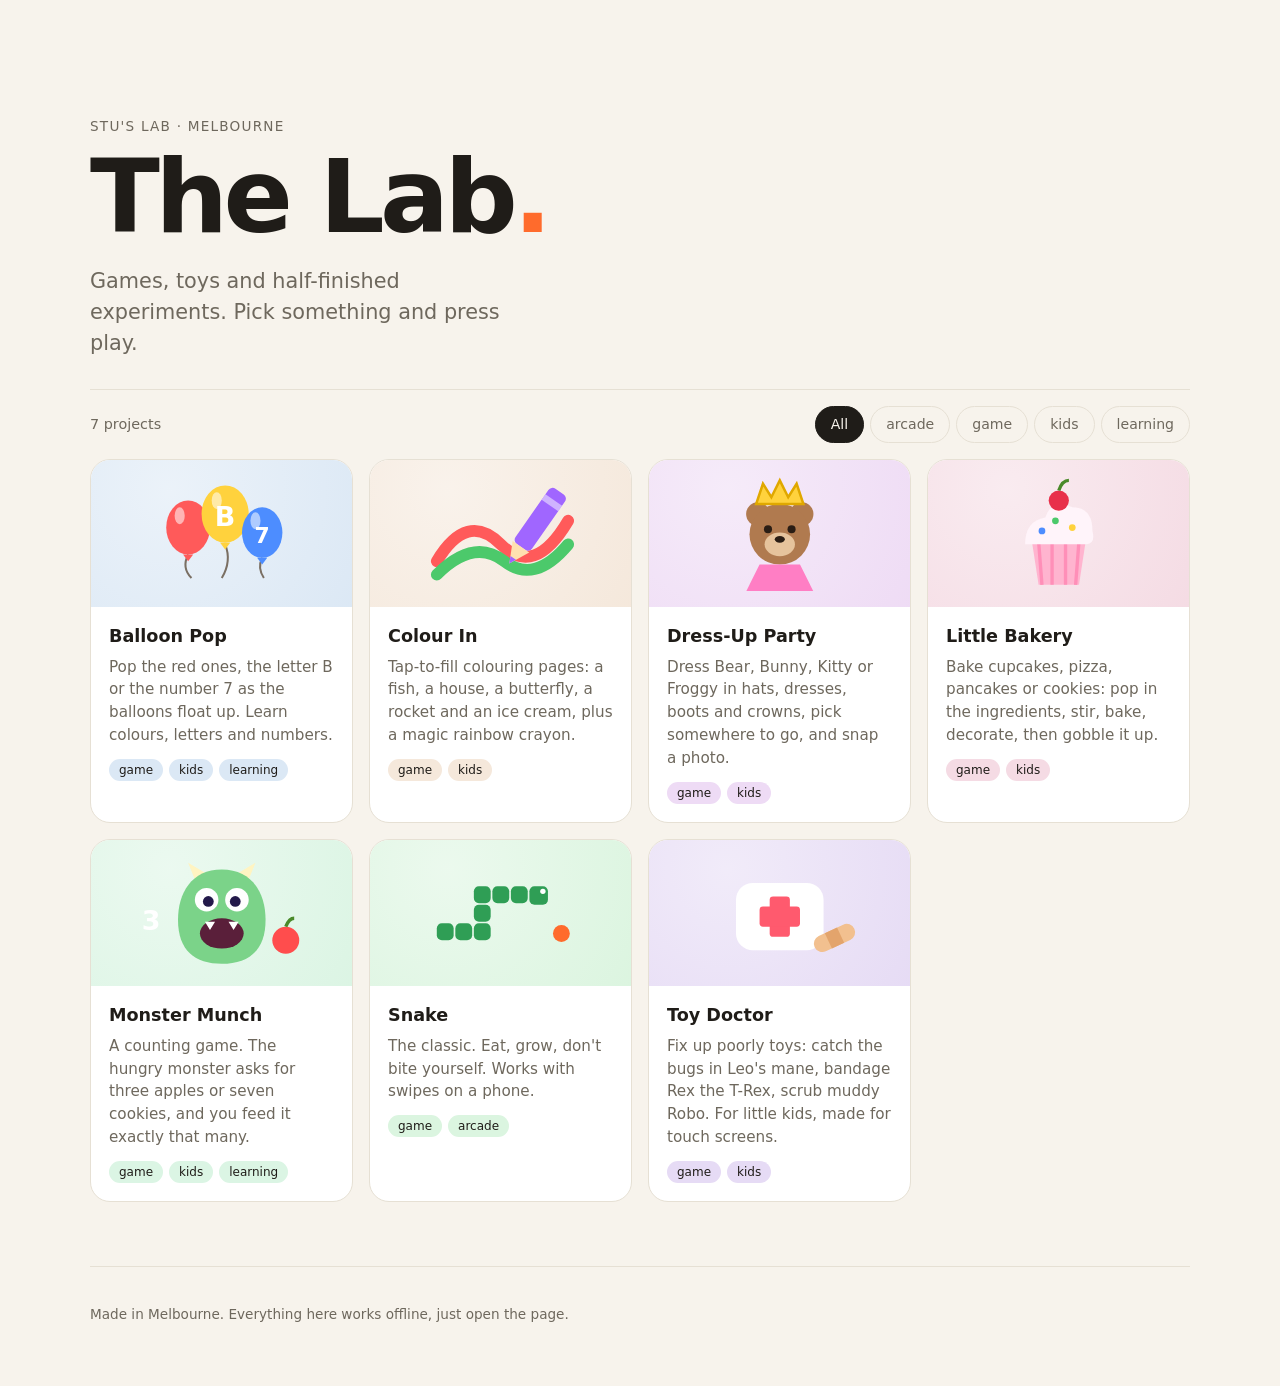
==== index.html @ b05bbba5 "The Lab: hub and 7 games" ====
<!doctype html>
<html lang="en-AU">
<head>
  <meta charset="utf-8">
  <meta name="viewport" content="width=device-width, initial-scale=1">
  <title>The Lab</title>
  <meta name="description" content="Games, toys and half-finished experiments.">
  <link rel="icon" href="data:image/svg+xml,%3Csvg xmlns='http://www.w3.org/2000/svg' viewBox='0 0 64 64'%3E%3Cpath d='M24 6h16v4h-3v14l15 26c2 4-1 8-5 8H17c-4 0-7-4-5-8l15-26V10h-3z' fill='%23ff6b2c'/%3E%3C/svg%3E">
  <link rel="stylesheet" href="hub.css">
</head>
<body>
  <header class="hero">
    <p class="eyebrow">Stu's lab · Melbourne</p>
    <h1>The&nbsp;Lab<span class="dot">.</span></h1>
    <p class="lede">Games, toys and half-finished experiments. Pick something and press play.</p>
  </header>

  <main>
    <div class="toolbar">
      <p class="count" id="count">7 projects</p>
      <nav class="chips" aria-label="Filter by tag">
        <button type="button" class="chip" aria-pressed="true" data-tag="">All</button>
        <button type="button" class="chip" aria-pressed="false" data-tag="arcade">arcade</button>
        <button type="button" class="chip" aria-pressed="false" data-tag="game">game</button>
        <button type="button" class="chip" aria-pressed="false" data-tag="kids">kids</button>
        <button type="button" class="chip" aria-pressed="false" data-tag="learning">learning</button>
      </nav>
    </div>

    <section class="grid" aria-label="Projects">
      <a class="tile" href="balloon-pop/index.html" style="--hue:210" data-tags="game kids learning">
        <span class="tile-art" aria-hidden="true"><svg viewBox="0 0 120 68">
          <path d="M40 46 q-4 8 2 14" class="str"/><path d="M62 40 q4 10 -2 20" class="str"/><path d="M84 48 q-3 6 1 12" class="str"/>
          <ellipse cx="40" cy="30" rx="13" ry="16" fill="#ff5a5a"/><path d="M37 46h6l-3 4z" fill="#ff5a5a"/>
          <ellipse cx="62" cy="22" rx="14" ry="17" fill="#ffd23d"/><path d="M59 39h6l-3 4z" fill="#ffd23d"/>
          <ellipse cx="84" cy="33" rx="12" ry="15" fill="#4d8dff"/><path d="M81 48h6l-3 4z" fill="#4d8dff"/>
          <text x="62" y="29" class="glyph">B</text><text x="84" y="39" class="glyph small">7</text>
          <ellipse cx="35" cy="23" rx="3" ry="5" fill="#fff" opacity=".55"/><ellipse cx="57" cy="14" rx="3" ry="5" fill="#fff" opacity=".55"/><ellipse cx="80" cy="26" rx="3" ry="5" fill="#fff" opacity=".55"/>
        </svg></span>
        <span class="tile-body">
          <span class="tile-title">Balloon Pop</span>
          <span class="tile-desc">Pop the red ones, the letter B or the number 7 as the balloons float up. Learn colours, letters and numbers.</span>
          <ul class="tile-tags"><li>game</li><li>kids</li><li>learning</li></ul>
        </span>
      </a>
      <a class="tile" href="colour-in/index.html" style="--hue:30" data-tags="game kids">
        <span class="tile-art" aria-hidden="true"><svg viewBox="0 0 120 68">
          <path d="M22 50 Q40 20 60 40 T100 26" stroke="#ff5a5a" stroke-width="7" fill="none" stroke-linecap="round"/>
          <path d="M22 58 Q44 36 62 50 T100 40" stroke="#4cc96b" stroke-width="7" fill="none" stroke-linecap="round"/>
          <g transform="rotate(35 80 30)"><rect x="74" y="4" width="12" height="40" rx="3" fill="#a066ff"/><path d="M74 44h12l-6 12z" fill="#ffe0b0"/><path d="M78 52h4l-2 4z" fill="#a066ff"/><rect x="74" y="10" width="12" height="4" fill="#fff" opacity=".5"/></g>
        </svg></span>
        <span class="tile-body">
          <span class="tile-title">Colour In</span>
          <span class="tile-desc">Tap-to-fill colouring pages: a fish, a house, a butterfly, a rocket and an ice cream, plus a magic rainbow crayon.</span>
          <ul class="tile-tags"><li>game</li><li>kids</li></ul>
        </span>
      </a>
      <a class="tile" href="dress-up/index.html" style="--hue:285" data-tags="game kids">
        <span class="tile-art" aria-hidden="true"><svg viewBox="0 0 120 68">
          <circle cx="47" cy="22" r="7" fill="#b07a4f"/><circle cx="73" cy="22" r="7" fill="#b07a4f"/>
          <circle cx="60" cy="34" r="18" fill="#b07a4f"/><ellipse cx="60" cy="40" rx="9" ry="7" fill="#e6c39c"/>
          <circle cx="53" cy="31" r="2.4" fill="#2a1d14"/><circle cx="67" cy="31" r="2.4" fill="#2a1d14"/><ellipse cx="60" cy="37" rx="3" ry="2" fill="#2a1d14"/>
          <path d="M46 16 l4 -12 l5 8 l5 -10 l5 10 l5 -8 l4 12 z" fill="#ffd23d" stroke="#e0a800" stroke-width="1.5"/>
          <path d="M40 68 L48 52 h24 l8 16z" fill="#ff7ec4"/>
        </svg></span>
        <span class="tile-body">
          <span class="tile-title">Dress-Up Party</span>
          <span class="tile-desc">Dress Bear, Bunny, Kitty or Froggy in hats, dresses, boots and crowns, pick somewhere to go, and snap a photo.</span>
          <ul class="tile-tags"><li>game</li><li>kids</li></ul>
        </span>
      </a>
      <a class="tile" href="little-bakery/index.html" style="--hue:340" data-tags="game kids">
        <span class="tile-art" aria-hidden="true"><svg viewBox="0 0 120 68">
          <path d="M44 38 h32 l-4 26 h-24z" fill="#ffb4cf"/><path d="M48 38 l2 26 M56 38 v26 M64 38 v26 M72 38 l-2 26" stroke="#ff8fb8" stroke-width="2"/>
          <path d="M40 40 q0 -14 12 -16 q4 -12 16 -6 q12 0 12 14 q2 8 -4 8 h-32 q-6 0 -4 -0z" fill="#fff4fa"/>
          <circle cx="60" cy="14" r="6" fill="#e8304a"/><path d="M60 8 q2 -6 6 -6" stroke="#4a8a2a" stroke-width="2" fill="none"/>
          <circle cx="50" cy="32" r="2" fill="#4d8dff"/><circle cx="68" cy="30" r="2" fill="#ffd23d"/><circle cx="58" cy="26" r="2" fill="#4cc96b"/>
        </svg></span>
        <span class="tile-body">
          <span class="tile-title">Little Bakery</span>
          <span class="tile-desc">Bake cupcakes, pizza, pancakes or cookies: pop in the ingredients, stir, bake, decorate, then gobble it up.</span>
          <ul class="tile-tags"><li>game</li><li>kids</li></ul>
        </span>
      </a>
      <a class="tile" href="monster-munch/index.html" style="--hue:140" data-tags="game kids learning">
        <span class="tile-art" aria-hidden="true"><svg viewBox="0 0 120 68">
          <path d="M44 14 l-4 -10 l10 6z M76 14 l4 -10 l-10 6z" fill="#fff4c2"/>
          <path d="M60 8 c18 0 26 14 26 30 c0 18 -10 26 -26 26 c-16 0 -26 -8 -26 -26 c0 -16 8 -30 26 -30z" fill="#7bd389"/>
          <circle cx="51" cy="26" r="7" fill="#fff"/><circle cx="69" cy="26" r="7" fill="#fff"/><circle cx="52" cy="27" r="3.2" fill="#23194a"/><circle cx="68" cy="27" r="3.2" fill="#23194a"/>
          <ellipse cx="60" cy="46" rx="13" ry="9" fill="#5a1f3a"/><path d="M50 39 l3 5 l3 -5z M64 39 l3 5 l3 -5z" fill="#fff"/>
          <circle cx="98" cy="50" r="8" fill="#ff4d4d"/><path d="M98 42 q2 -5 5 -5" stroke="#4a8a2a" stroke-width="2" fill="none"/>
          <text x="18" y="44" class="glyph" fill="#23194a">3</text>
        </svg></span>
        <span class="tile-body">
          <span class="tile-title">Monster Munch</span>
          <span class="tile-desc">A counting game. The hungry monster asks for three apples or seven cookies, and you feed it exactly that many.</span>
          <ul class="tile-tags"><li>game</li><li>kids</li><li>learning</li></ul>
        </span>
      </a>
      <a class="tile" href="snake/index.html" style="--hue:130" data-tags="game arcade">
        <span class="tile-art" aria-hidden="true"><svg viewBox="0 0 120 68">
          <g fill="#2f9e55"><rect x="22" y="40" width="10" height="10" rx="3"/><rect x="33" y="40" width="10" height="10" rx="3"/><rect x="44" y="40" width="10" height="10" rx="3"/><rect x="44" y="29" width="10" height="10" rx="3"/><rect x="44" y="18" width="10" height="10" rx="3"/><rect x="55" y="18" width="10" height="10" rx="3"/><rect x="66" y="18" width="10" height="10" rx="3"/><rect x="77" y="18" width="11" height="11" rx="3"/></g>
          <circle cx="85" cy="21" r="1.6" fill="#fff"/><circle cx="96" cy="46" r="5" fill="#ff6b2c"/>
        </svg></span>
        <span class="tile-body">
          <span class="tile-title">Snake</span>
          <span class="tile-desc">The classic. Eat, grow, don't bite yourself. Works with swipes on a phone.</span>
          <ul class="tile-tags"><li>game</li><li>arcade</li></ul>
        </span>
      </a>
      <a class="tile" href="toy-doctor/index.html" style="--hue:265" data-tags="game kids">
        <span class="tile-art" aria-hidden="true"><svg viewBox="0 0 120 68">
          <rect x="34" y="16" width="52" height="40" rx="10" fill="#fff"/><rect x="54" y="24" width="12" height="24" rx="2" fill="#ff5a6e"/><rect x="48" y="30" width="24" height="12" rx="2" fill="#ff5a6e"/>
          <g transform="rotate(-25 92 50)"><rect x="80" y="44" width="26" height="10" rx="5" fill="#f2c08f"/><rect x="89" y="44" width="8" height="10" fill="#e3a46c"/></g>
        </svg></span>
        <span class="tile-body">
          <span class="tile-title">Toy Doctor</span>
          <span class="tile-desc">Fix up poorly toys: catch the bugs in Leo's mane, bandage Rex the T-Rex, scrub muddy Robo. For little kids, made for touch screens.</span>
          <ul class="tile-tags"><li>game</li><li>kids</li></ul>
        </span>
      </a>
    </section>
    <p class="empty" id="empty" hidden>Nothing with that tag yet.</p>
  </main>

  <footer>
    <p>Made in Melbourne. Everything here works offline, just open the page.</p>
  </footer>

  <script src="hub.js" defer></script>
</body>
</html>
---- hub.css ----
:root {
  --bg: #f7f3ec; --surface: #fff; --text: #1f1c18; --muted: #6e685d; --line: #e6e0d4; --accent: #ff6b2c;
  --tile-l: 91%; --tile-s: 55%; --radius: 20px;
  --font: ui-rounded, "SF Pro Rounded", "Arial Rounded MT Bold", system-ui, -apple-system, "Segoe UI", Roboto, sans-serif;
  color-scheme: light;
}
@media (prefers-color-scheme: dark) {
  :root { --bg: #151412; --surface: #1f1e1b; --text: #f3efe7; --muted: #a09a8e; --line: #302e29; --accent: #ff8b4f; --tile-l: 27%; --tile-s: 38%; color-scheme: dark; }
}
* { box-sizing: border-box; }
body { margin: 0; background: var(--bg); color: var(--text); font-family: var(--font); line-height: 1.5; -webkit-font-smoothing: antialiased; }
a { color: inherit; }
.hero, main, footer { width: min(1100px, 100% - 32px); margin-inline: auto; }
.hero { padding: clamp(44px, 10vw, 116px) 0 30px; }
.eyebrow { margin: 0 0 12px; color: var(--muted); font-size: .85rem; letter-spacing: .09em; text-transform: uppercase; }
h1 { margin: 0; font-size: clamp(3rem, 11vw, 6.4rem); line-height: .95; letter-spacing: -.045em; font-weight: 800; }
.dot { color: var(--accent); }
.lede { max-width: 34ch; margin: 20px 0 0; color: var(--muted); font-size: clamp(1.05rem, 2.4vw, 1.3rem); }
.toolbar { display: flex; flex-wrap: wrap; align-items: center; justify-content: space-between; gap: 12px; padding: 16px 0; border-top: 1px solid var(--line); }
.count { margin: 0; color: var(--muted); font-size: .9rem; }
.chips { display: flex; flex-wrap: wrap; gap: 6px; }
.chip { padding: 7px 15px; border: 1px solid var(--line); border-radius: 999px; background: transparent; color: var(--muted); font: inherit; font-size: .88rem; cursor: pointer; min-height: 36px; }
.chip:hover { border-color: var(--muted); }
.chip[aria-pressed="true"] { background: var(--text); border-color: var(--text); color: var(--bg); }
.grid { display: grid; grid-template-columns: repeat(auto-fill, minmax(260px, 1fr)); gap: 16px; padding-bottom: 64px; }
.tile { display: flex; flex-direction: column; overflow: hidden; border: 1px solid var(--line); border-radius: var(--radius); background: var(--surface); text-decoration: none; transition: transform .16s ease, box-shadow .16s ease; }
.tile:hover, .tile:focus-visible { transform: translateY(-3px); box-shadow: 0 14px 30px -14px hsl(var(--hue) 60% 40% / .5); outline: none; }
.tile[hidden] { display: none; }
.tile-art { display: grid; place-items: center; aspect-ratio: 16 / 9; background: radial-gradient(circle at 30% 20%, hsl(var(--hue) var(--tile-s) calc(var(--tile-l) + 4%)), hsl(var(--hue) var(--tile-s) var(--tile-l))); }
.tile-art svg { width: 78%; height: 78%; transition: transform .3s cubic-bezier(.34,1.7,.5,1); }
.tile:hover .tile-art svg { transform: scale(1.06) rotate(-2deg); }
.tile-art .str { stroke: #7a6f63; stroke-width: 1.2; fill: none; }
.tile-art .glyph { font: 800 16px var(--font); fill: #fff; text-anchor: middle; }
.tile-art .glyph.small { font-size: 13px; }
.tile-body { display: flex; flex-direction: column; gap: 6px; padding: 16px 18px 18px; }
.tile-title { font-weight: 700; font-size: 1.1rem; }
.tile-desc { color: var(--muted); font-size: .95rem; }
.tile-tags { display: flex; flex-wrap: wrap; gap: 6px; margin: 6px 0 0; padding: 0; list-style: none; }
.tile-tags li { padding: 2px 10px; border-radius: 999px; background: hsl(var(--hue) var(--tile-s) var(--tile-l)); font-size: .75rem; }
.empty { color: var(--muted); }
footer { padding: 24px 0 48px; border-top: 1px solid var(--line); color: var(--muted); font-size: .85rem; }
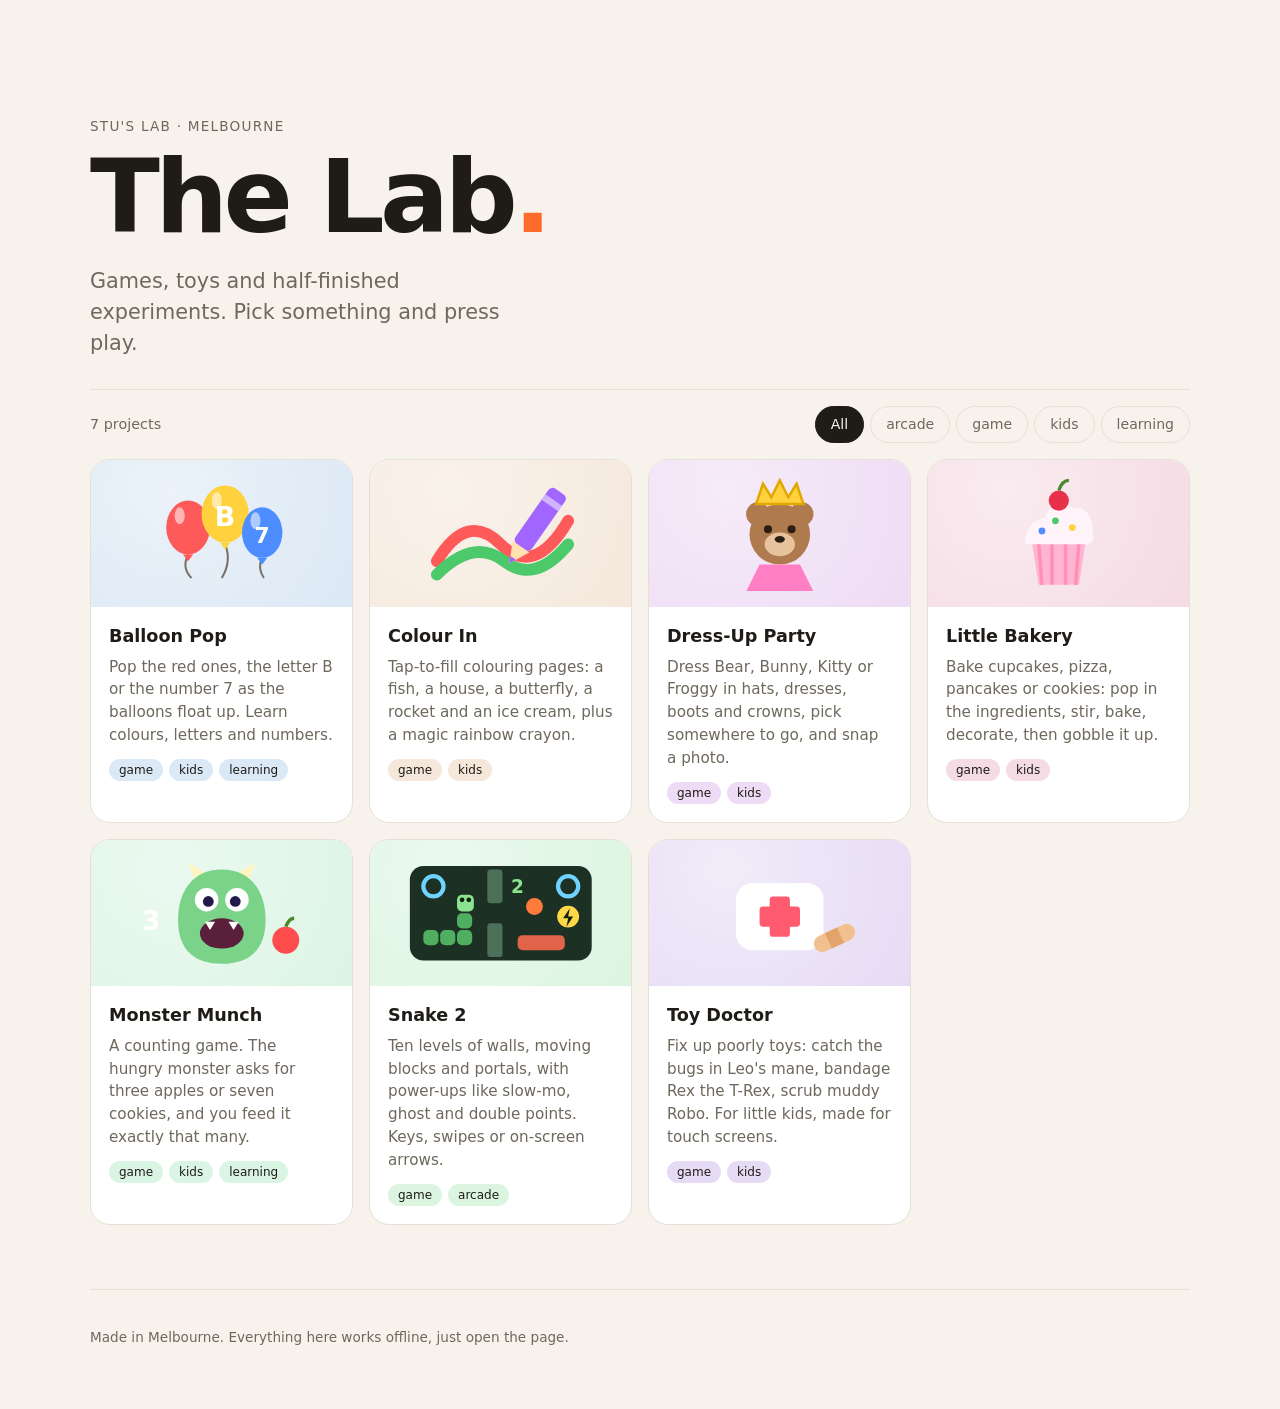
==== commit 67c3dacd: "Snake 2: ten levels, moving blocks, portals, power-ups, lives and level select" ====
--- a/index.html
+++ b/index.html
@@ -99,12 +99,19 @@
       </a>
       <a class="tile" href="snake/index.html" style="--hue:130" data-tags="game arcade">
         <span class="tile-art" aria-hidden="true"><svg viewBox="0 0 120 68">
-          <g fill="#2f9e55"><rect x="22" y="40" width="10" height="10" rx="3"/><rect x="33" y="40" width="10" height="10" rx="3"/><rect x="44" y="40" width="10" height="10" rx="3"/><rect x="44" y="29" width="10" height="10" rx="3"/><rect x="44" y="18" width="10" height="10" rx="3"/><rect x="55" y="18" width="10" height="10" rx="3"/><rect x="66" y="18" width="10" height="10" rx="3"/><rect x="77" y="18" width="11" height="11" rx="3"/></g>
-          <circle cx="85" cy="21" r="1.6" fill="#fff"/><circle cx="96" cy="46" r="5" fill="#ff6b2c"/>
+          <rect x="6" y="6" width="108" height="56" rx="8" fill="#1d3024"/>
+          <g fill="#4d7058"><rect x="52" y="8" width="9" height="20" rx="2"/><rect x="52" y="40" width="9" height="20" rx="2"/></g>
+          <rect x="70" y="47" width="28" height="9" rx="3" fill="#e0644a"/>
+          <g fill="none" stroke-width="2.5"><circle cx="20" cy="18" r="6" stroke="#6fd3ff"/><circle cx="100" cy="18" r="6" stroke="#6fd3ff"/></g>
+          <g fill="#4fae5f"><rect x="14" y="44" width="9" height="9" rx="3"/><rect x="24" y="44" width="9" height="9" rx="3"/><rect x="34" y="44" width="9" height="9" rx="3"/><rect x="34" y="34" width="9" height="9" rx="3"/></g>
+          <rect x="34" y="23" width="10" height="10" rx="3" fill="#8be28f"/><circle cx="37" cy="26" r="1.4" fill="#10200f"/><circle cx="41" cy="26" r="1.4" fill="#10200f"/>
+          <circle cx="80" cy="30" r="5" fill="#ff7b3a"/>
+          <circle cx="100" cy="36" r="6.5" fill="#ffd84a"/><path d="M101 31l-4 6h3l-1 5 4-6h-3z" fill="#10200f"/>
+          <text x="66" y="22" font-size="11" font-weight="800" fill="#8be28f" font-family="system-ui,sans-serif">2</text>
         </svg></span>
         <span class="tile-body">
-          <span class="tile-title">Snake</span>
-          <span class="tile-desc">The classic. Eat, grow, don't bite yourself. Works with swipes on a phone.</span>
+          <span class="tile-title">Snake 2</span>
+          <span class="tile-desc">Ten levels of walls, moving blocks and portals, with power-ups like slow-mo, ghost and double points. Keys, swipes or on-screen arrows.</span>
           <ul class="tile-tags"><li>game</li><li>arcade</li></ul>
         </span>
       </a>
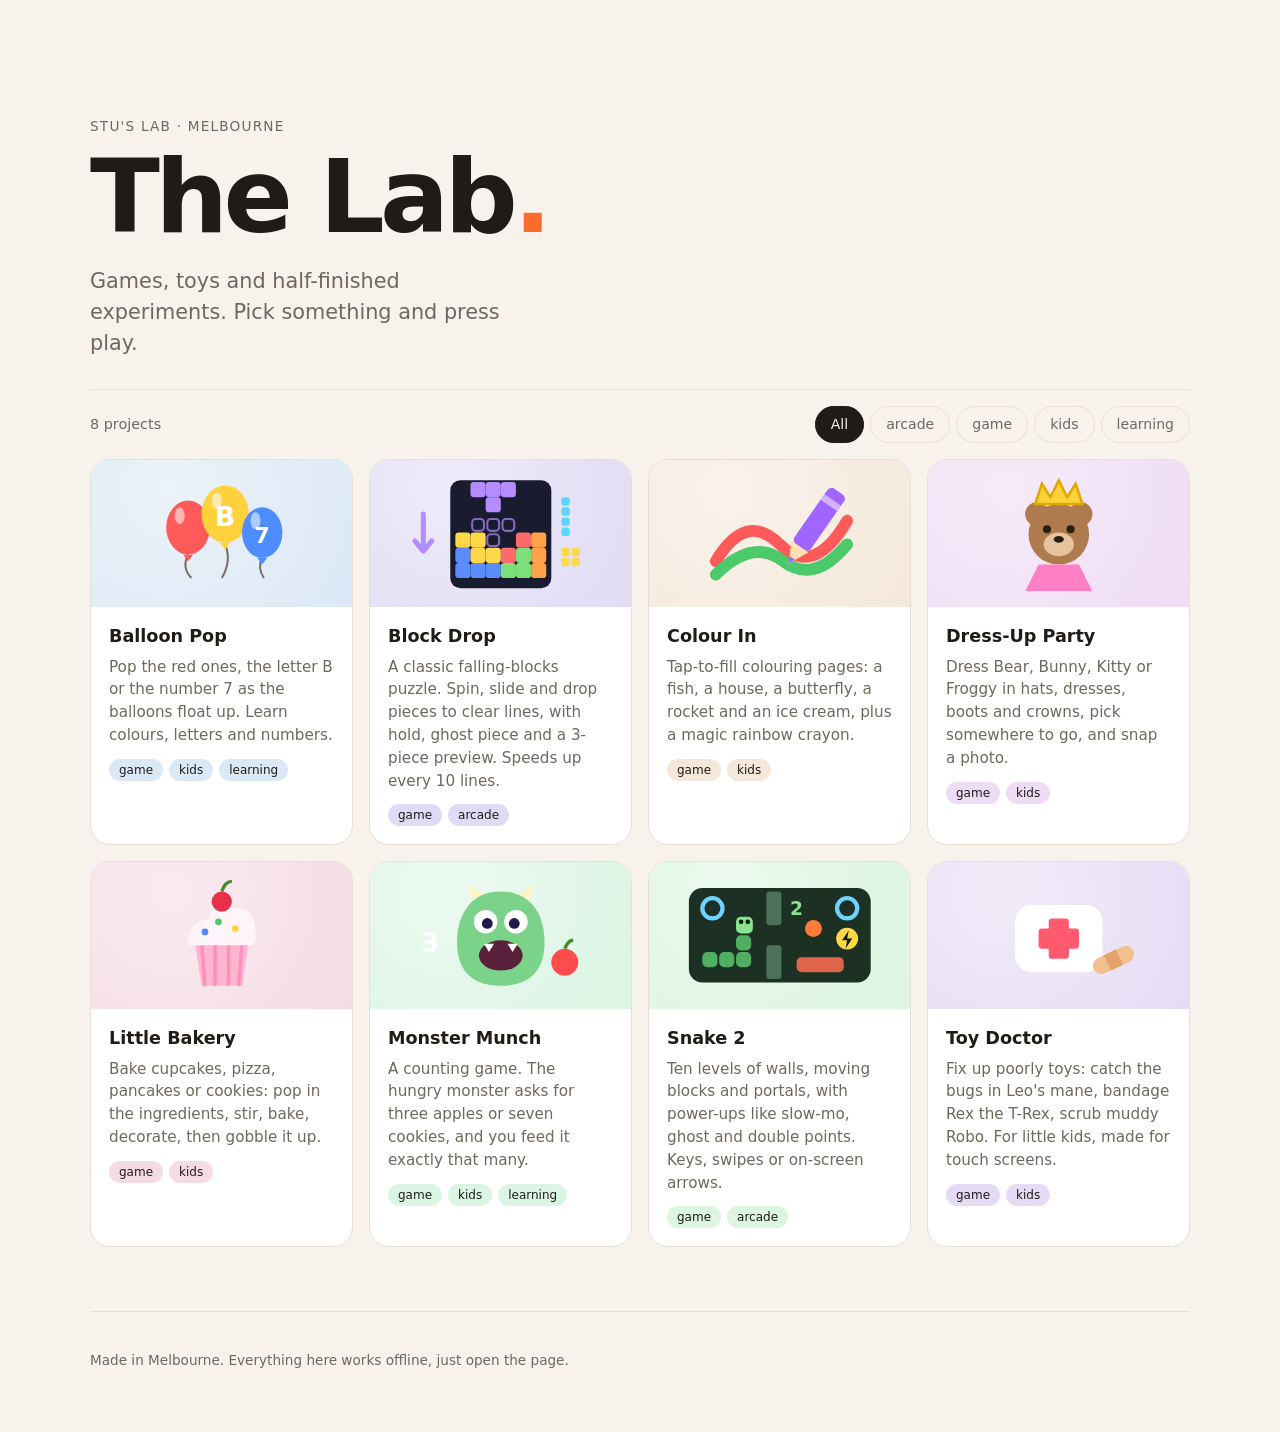
==== commit bb04f6f2: "Add Block Drop: classic falling-blocks puzzle (8th project)" ====
--- a/index.html
+++ b/index.html
@@ -17,7 +17,7 @@
 
   <main>
     <div class="toolbar">
-      <p class="count" id="count">7 projects</p>
+      <p class="count" id="count">8 projects</p>
       <nav class="chips" aria-label="Filter by tag">
         <button type="button" class="chip" aria-pressed="true" data-tag="">All</button>
         <button type="button" class="chip" aria-pressed="false" data-tag="arcade">arcade</button>
@@ -41,6 +41,21 @@
           <span class="tile-title">Balloon Pop</span>
           <span class="tile-desc">Pop the red ones, the letter B or the number 7 as the balloons float up. Learn colours, letters and numbers.</span>
           <ul class="tile-tags"><li>game</li><li>kids</li><li>learning</li></ul>
+        </span>
+      </a>
+      <a class="tile" href="block-drop/index.html" style="--hue:250" data-tags="game arcade">
+        <span class="tile-art" aria-hidden="true"><svg viewBox="0 0 120 68">
+          <rect x="30" y="2" width="60" height="64" rx="6" fill="#191b2e"/>
+          <rect x="43" y="25" width="7" height="7" rx="2" fill="none" stroke="#b48cff" stroke-width="1.2" opacity=".7"/><rect x="52" y="25" width="7" height="7" rx="2" fill="none" stroke="#b48cff" stroke-width="1.2" opacity=".7"/><rect x="61" y="25" width="7" height="7" rx="2" fill="none" stroke="#b48cff" stroke-width="1.2" opacity=".7"/><rect x="52" y="34" width="7" height="7" rx="2" fill="none" stroke="#b48cff" stroke-width="1.2" opacity=".7"/><rect x="42" y="3" width="9" height="9" rx="2" fill="#b48cff"/><rect x="51" y="3" width="9" height="9" rx="2" fill="#b48cff"/><rect x="60" y="3" width="9" height="9" rx="2" fill="#b48cff"/><rect x="51" y="12" width="9" height="9" rx="2" fill="#b48cff"/>
+          <rect x="33" y="51" width="9" height="9" rx="2" fill="#5b8cff"/><rect x="42" y="51" width="9" height="9" rx="2" fill="#5b8cff"/><rect x="51" y="51" width="9" height="9" rx="2" fill="#5b8cff"/><rect x="60" y="51" width="9" height="9" rx="2" fill="#7be07b"/><rect x="69" y="51" width="9" height="9" rx="2" fill="#7be07b"/><rect x="78" y="51" width="9" height="9" rx="2" fill="#ffa24a"/><rect x="33" y="42" width="9" height="9" rx="2" fill="#5b8cff"/><rect x="60" y="42" width="9" height="9" rx="2" fill="#ff6b6b"/><rect x="69" y="42" width="9" height="9" rx="2" fill="#7be07b"/><rect x="78" y="42" width="9" height="9" rx="2" fill="#ffa24a"/><rect x="69" y="33" width="9" height="9" rx="2" fill="#ff6b6b"/><rect x="78" y="33" width="9" height="9" rx="2" fill="#ffa24a"/><rect x="33" y="33" width="9" height="9" rx="2" fill="#ffd84a"/><rect x="42" y="33" width="9" height="9" rx="2" fill="#ffd84a"/><rect x="42" y="42" width="9" height="9" rx="2" fill="#ffd84a"/><rect x="51" y="42" width="9" height="9" rx="2" fill="#ffd84a"/>
+          <g fill="#5ad8ff"><rect x="96" y="12" width="5" height="5" rx="1.5"/><rect x="96" y="18" width="5" height="5" rx="1.5"/><rect x="96" y="24" width="5" height="5" rx="1.5"/><rect x="96" y="30" width="5" height="5" rx="1.5"/></g>
+          <g fill="#ffd84a"><rect x="96" y="42" width="5" height="5" rx="1.5"/><rect x="102" y="42" width="5" height="5" rx="1.5"/><rect x="96" y="48" width="5" height="5" rx="1.5"/><rect x="102" y="48" width="5" height="5" rx="1.5"/></g>
+          <path d="M14 22v22m-5-6 5 6 5-6" stroke="#b48cff" stroke-width="3" fill="none" stroke-linecap="round" stroke-linejoin="round"/>
+        </svg></span>
+        <span class="tile-body">
+          <span class="tile-title">Block Drop</span>
+          <span class="tile-desc">A classic falling-blocks puzzle. Spin, slide and drop pieces to clear lines, with hold, ghost piece and a 3-piece preview. Speeds up every 10 lines.</span>
+          <ul class="tile-tags"><li>game</li><li>arcade</li></ul>
         </span>
       </a>
       <a class="tile" href="colour-in/index.html" style="--hue:30" data-tags="game kids">
